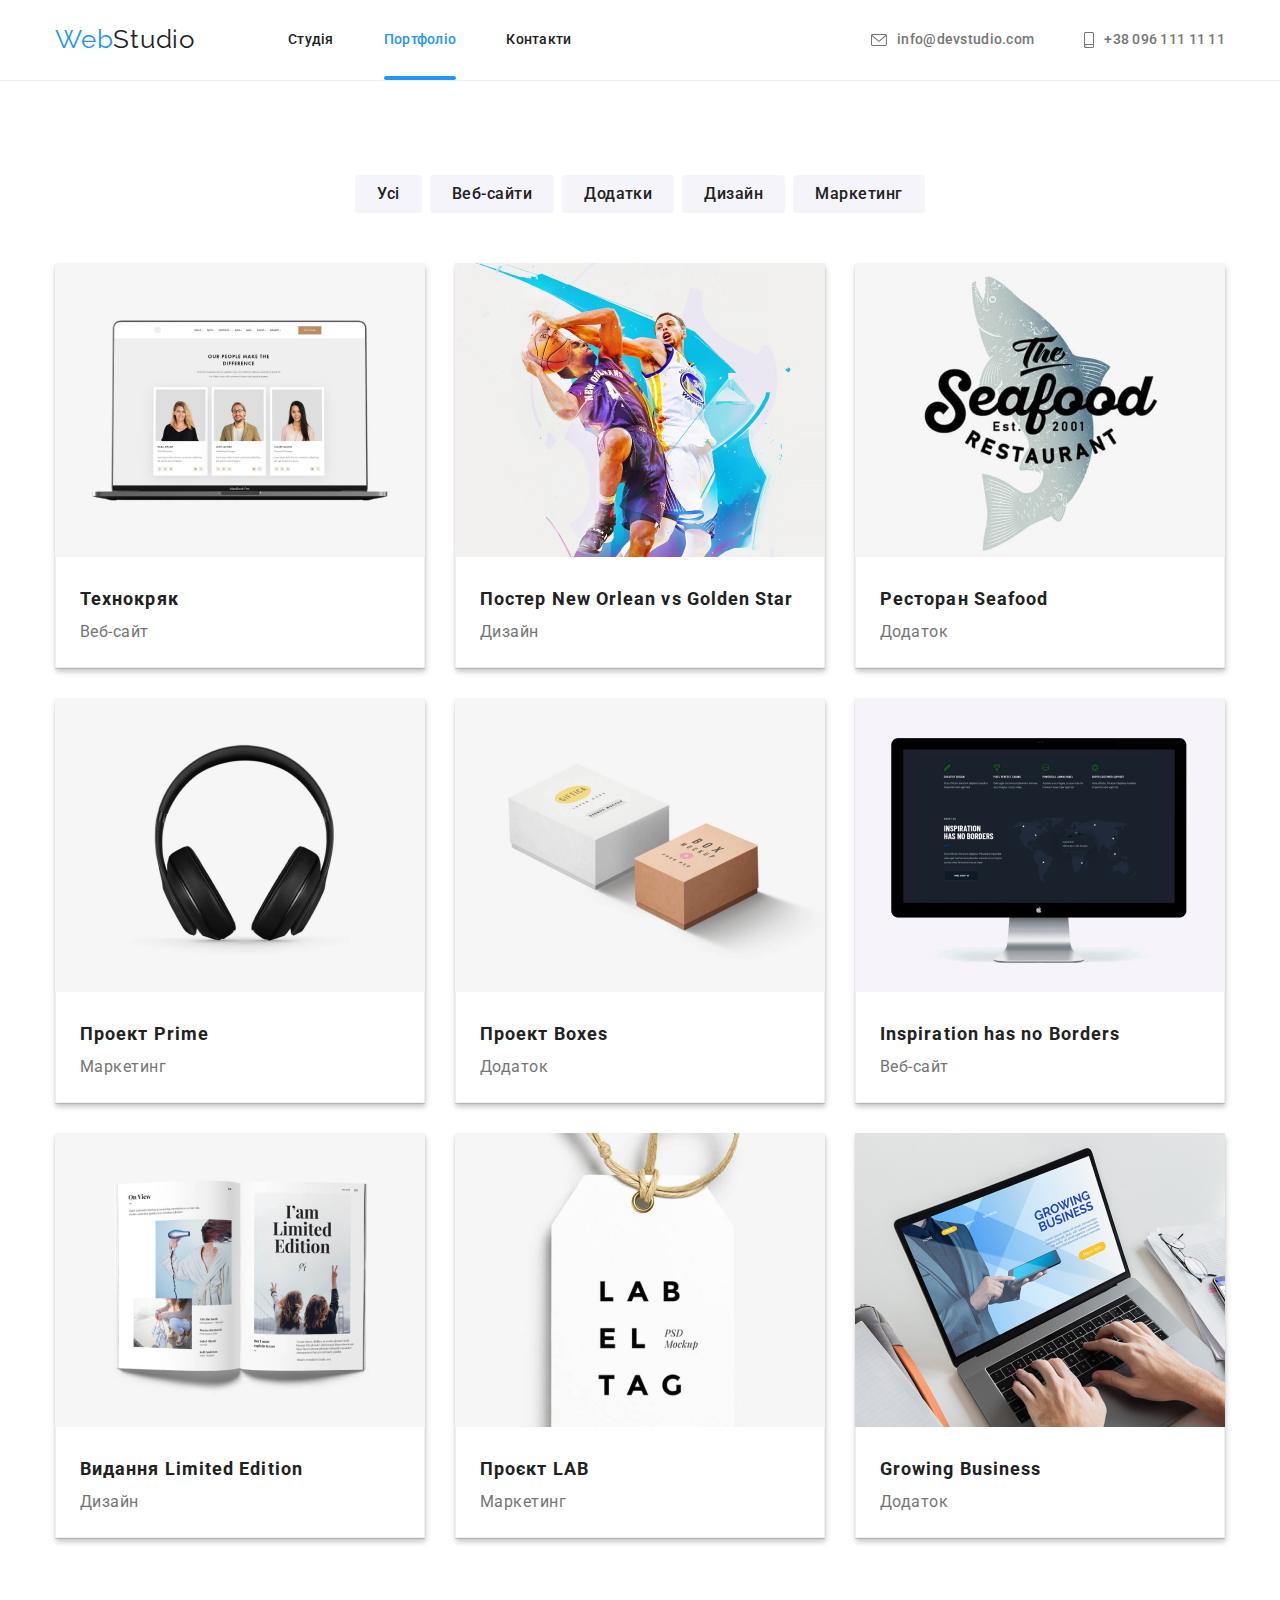
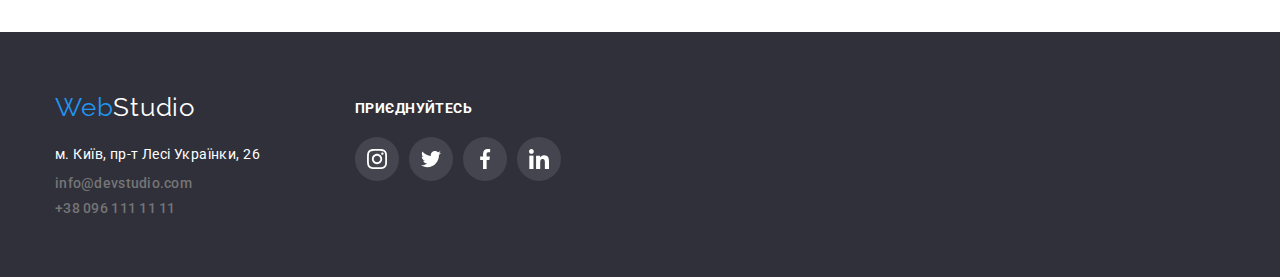
==== portfolio.html @ e616bdcb "create" ====
<!DOCTYPE html>
<html lang="uk">
<head>
    <meta charset="UTF-8">
    <meta http-equiv="X-UA-Compatible" content="IE=edge">
    <meta name="viewport" content="width=device-width, initial-scale=1.0">
    <title>Студія</title>
    <link rel="preconnect" href="https://fonts.googleapis.com">
    <link rel="preconnect" href="https://fonts.gstatic.com" crossorigin>
    <link href="https://fonts.googleapis.com/css2?family=Raleway:wght@700&family=Roboto:wght@400;500;700;900&display=swap"
    rel="stylesheet">
    <link rel="stylesheet" href="https://cdnjs.cloudflare.com/ajax/libs/modern-normalize/1.1.0/modern-normalize.min.css" integrity="sha512-wpPYUAdjBVSE4KJnH1VR1HeZfpl1ub8YT/NKx4PuQ5NmX2tKuGu6U/JRp5y+Y8XG2tV+wKQpNHVUX03MfMFn9Q==" crossorigin="anonymous" referrerpolicy="no-referrer" />
    <link rel="stylesheet" href="./css/styles.css">
</head>

<body class="page">
    <header class="page-header">
        <div class="container">
            <div class="header-flex">
                <!-- WebStudio Logo —- include "img" (in case of logo) or text (in case of formatted text) into "a"
                    because normally users use it to return to a home page-->
                    <!-- tag nav is also for "logo" -->
                <nav>
                    <!-- Navigation -->
                    <a href="./index.html" class="logo">
                        <span class="logo-1-3">Web</span><span class="logo-2-3">Studio</span>
                    </a>
                    <ul class="list page-nav">
                        <li>
                            <a href="./index.html">
                                Студія
                            </a>
                        </li>
                        <li>
                            <a href="./portfolio.html" class="current">
                                Портфоліо
                            </a>
                        </li>
                        <li>
                            <a href="">
                                Контакти
                            </a>
                        </li>
                    </ul>
                </nav>
                <!-- Contacts List -->
                <ul class="list contact-nav contact-flex">
                    <li>
                        <a href="mailto:info@devstudio.com">
                            <svg class="icon-envelope">
                                <use href="./images/icons.svg#icon-envelope">
                                </use>
                            </svg>
                            info@devstudio.com
                        </a>
                    </li>
                    <li>
                        <a href="tel:+380961111111">
                            <svg class="icon-smartphone">
                                <use href="./images/icons.svg#icon-smartphone">
                                </use>
                            </svg>
                            +38 096 111 11 11
                        </a>
                    </li>
                </ul>
            </div>
        </div>

    </header>
    <!-- Unique Page Content -->
    <main>
    <!-- Фільтр робіт і роботи -->
    <section class="section">
        <div class="container">
            <h1 class="hide-heading">Роботи</h1>
            <ul class="list filter-list">
                <li><button type="button" class="button">Усі</button></li>
                <li><button type="button" class="button">Веб-сайти</button></li>
                <li><button type="button" class="button">Додатки</button></li>
                <li><button type="button" class="button">Дизайн</button></li>
                <li><button type="button" class="button">Маркетинг</button></li>
            </ul>
        
            <!-- Роботи -->
            <ul class="list works-list">
                <li class="work">
                    <a href="" >
                        <div class="work-thumb">
                            <img src="./images/technokryak.jpg" alt="макет веб-сайту" width="370">
                            <p class="work-dscr">
                                Ресурс пропонує комплексні пропозиції з різним рівнем функціоналу та сервісів. Все це дозволить відвідувачу отримати вичерпні відомості про компанію чи приватну особу.
                            </p>
                        </div>
                        <div class="card-border">
                            <h2>
                                Технокряк
                            </h2>
                            <p class="work-type">
                                Веб-сайт
                            </p>
                        </div>
                    </a>
                </li>
                <li class="work">
                    <a href="" >
                        <div class="work-thumb">
                            <img src="./images/neworlean.jpg" alt="постер" width="370">
                            <p class="work-dscr">
                                Ресурс пропонує комплексні пропозиції з різним рівнем функціоналу та сервісів. Все це дозволить відвідувачу отримати вичерпні відомості про компанію чи приватну особу.
                            </p>
                        </div>
                        <div class="card-border">
                            <h2>
                                Постер New Orlean vs Golden Star
                            </h2>
                            <p class="work-type">
                                Дизайн
                            </p>
                        </div>
                    </a>
                </li>
                <li class="work">
                    <a href="" >
                        <div class="work-thumb">
                            <img src="./images/seafood.jpg" alt="лого додатку seafood" width="370">
                            <p class="work-dscr">
                                Ресурс пропонує комплексні пропозиції з різним рівнем функціоналу та сервісів. Все це дозволить відвідувачу отримати вичерпні відомості про компанію чи приватну особу.
                            </p>
                        </div>
                        <div class="card-border">
                            <h2>
                                Ресторан Seafood
                            </h2>
                            <p class="work-type">
                                Додаток
                            </p>
                        </div>
                    </a>
                </li>
                <li class="work">
                    <a href="" >
                        <div class="work-thumb">
                            <img src="./images/prime.jpg" alt="логотип prime" width="370">
                            <p class="work-dscr">
                                Ресурс пропонує комплексні пропозиції з різним рівнем функціоналу та сервісів. Все це дозволить відвідувачу отримати вичерпні відомості про компанію чи приватну особу.
                            </p>
                        </div>
                        <div class="card-border">
                            <h2>
                                Проект Prime
                            </h2>
                            <p class="work-type">
                                Маркетинг
                            </p>
                        </div>
                    </a>
                </li>
                <li class="work">
                    <a href="" >
                        <div class="work-thumb">
                            <img src="./images/boxes.jpg" alt="логотип boxes" width="370">
                            <p class="work-dscr">
                                Ресурс пропонує комплексні пропозиції з різним рівнем функціоналу та сервісів. Все це дозволить відвідувачу отримати вичерпні відомості про компанію чи приватну особу.
                            </p>
                        </div>
                        <div class="card-border">
                            <h2>
                                Проект Boxes
                            </h2>
                            <p class="work-type">
                                Додаток
                            </p>
                        </div>
                    </a>
                </li>
                <li class="work">
                    <a href="" >
                        <div class="work-thumb">
                            <img src="./images/inspiration.jpg" alt="макет веб-сайту" width="370">
                            <p class="work-dscr">
                                Ресурс пропонує комплексні пропозиції з різним рівнем функціоналу та сервісів. Все це дозволить відвідувачу отримати вичерпні відомості про компанію чи приватну особу.
                            </p>
                        </div>
                        <div class="card-border">
                            <h2>
                                Inspiration has no Borders
                            </h2>
                            <p class="work-type">
                                Веб-сайт
                            </p>
                        </div>
                    </a>
                </li>
                <li class="work">
                    <a href="" >
                        <div class="work-thumb">
                            <img src="./images/limited.jpg" alt="макет видання" width="370">
                            <p class="work-dscr">
                                Ресурс пропонує комплексні пропозиції з різним рівнем функціоналу та сервісів. Все це дозволить відвідувачу отримати вичерпні відомості про компанію чи приватну особу.
                            </p>
                        </div>
                        <div class="card-border">
                            <h2>
                                Видання Limited Edition
                            </h2>
                            <p class="work-type">
                                Дизайн
                            </p>
                        </div>
                    </a>
                </li>
                <li class="work">
                    <a href="" >
                        <div class="work-thumb">
                            <img src="./images/projectlab.jpg" alt="логотип проект LAB" width="370">
                            <p class="work-dscr">
                                Ресурс пропонує комплексні пропозиції з різним рівнем функціоналу та сервісів. Все це дозволить відвідувачу отримати вичерпні відомості про компанію чи приватну особу.
                            </p>
                        </div>
                        <div class="card-border">
                            <h2>
                                Проєкт LAB
                            </h2>
                            <p class="work-type">
                                Маркетинг
                            </p>
                        </div>
                    </a>
                </li>
                <li class="work">
                    <a href="" >
                        <div class="work-thumb">
                            <img src="./images/business.jpg" alt="макет Growing Business" width="370">
                            <p class="work-dscr">
                                Ресурс пропонує комплексні пропозиції з різним рівнем функціоналу та сервісів. Все це дозволить відвідувачу отримати вичерпні відомості про компанію чи приватну особу.
                            </p>
                        </div>
                        <div class="card-border">
                            <h2>
                                Growing Business
                            </h2>
                            <p class="work-type">
                                Додаток
                            </p>
                        </div>
                    </a>
                </li>
            </ul>
        </div>
    </section>
    </main>
    <footer class="page-footer">
        <div class="container footer-padding">
            <div class="footer-contacts">
                <a href="./index.html" class="footer-logo">
                    <span class="logo-1-3">Web</span><span class="logo-3-3">Studio</span>
                </a>
                <address class="address">
                    <p class="entry">м. Київ, пр-т Лесі Українки, 26</p>
                    <ul class="list contact-nav">
                        <li><a href="mailto:info@devstudio.com" class="contact">info@devstudio.com</a></li>
                        <li><a href="tel:+380961111111" class="contact">+38 096 111 11 11</a></li>
                    </ul>
                </address>
            </div>
            <div class="footer-social">
                <h3 class="social-header">Приєднуйтесь</h3>
                <ul class="list socials">
                    <li>
                        <a class="social-bg" href="" aria-label="instagram">
                            <svg width="20px" height="20px">
                                <use href="./images/icons.svg#icon-instagram"></use>
                            </svg>
                        </a>
                    </li>
                    <li>
                        <a class="social-bg" href="" aria-label="twitter">
                            <svg width="20px" height="20px">
                                <use href="./images/icons.svg#icon-twitter"></use>
                            </svg>
                        </a>
                    </li>
                    <li>
                        <a class="social-bg" href="" aria-label="facebook">
                            <svg width="20px" height="20px">
                                <use href="./images/icons.svg#icon-facebook"></use>
                            </svg>
                        </a>
                    </li>
                    <li>
                        <a class="social-bg" href="" aria-label="linkedin">
                            <svg width="20px" height="20px">
                                <use href="./images/icons.svg#icon-linkedin"></use>
                            </svg>
                        </a>
                    </li>
                </ul>
            </div>
        </div>
    </footer>
</body>
</html>
---- css/styles.css ----
/* main text color: #212121 */
/* secondary text color: #757575 */
/* white text color: #FFFFFF */
/* white page bg color: #FFFFFF */
/* secondary page bg color: #F5F4FA */
/* accent color: #2196F3 */
/* dark hero bg and footer bg color: #2F303A */
/* off white color: #F5F4FA */

/* page main color custom css variables */
:root {
    --main-text-color: #212121;
    --secondary-text-color: #757575;
    --accent-color: #2196F3;
    --off-white-color: #F5F4FA;
    --white-text-color: #FFFFFF;
    --dark-background-color: #2F303A;
    --hero-bg-color: #C4C4C4;
    --cubic-bezier: cubic-bezier(0.4, 0, 0.2, 1);
}

p,
h1,
h2,
h3,
h4,
h5,
h6 {
    margin: 0;
}
/*--------------------COMMON PAGE STYLE--------------------*/
.page {
    margin: 0;
    background-color: #FFFFFF;
    color: var(--secondary-text-color);
    font-family: 'Roboto', sans-serif;
}

html {
    box-sizing: border-box;
}

*,
*::before,
*::after {
    box-sizing: inherit;
}

.container {
    width: 1200px;
    padding-left: 15px;
    padding-right: 15px;
    margin-left: auto;
    margin-right: auto;
}

.page-header {
    border-bottom: 1px solid #ececec;
}

.page-header.after {
    border-bottom: 0px;
}

.header-flex {
    display: flex;
    align-items: center;
    height: 80px;
}

nav {
    display: flex;
    margin-right: auto;
    align-items: center;
}

nav a {
    display: block;
}

/*--------------------LOGO STYLE--------------------*/
.logo-1-3 {
    color: var(--accent-color);
}

.logo-2-3 {
    color: var(--main-text-color);
}

.logo-3-3 {
    color: var(--white-text-color);
}

.logo {
    display: block;

    margin-right: 93px;
}

.logo,
.logo-1-3,
.logo-2-3,
.logo-3-3 {
    text-decoration: none;
    font-family: 'Raleway', sans-serif;
    font-size: 26px;
    line-height: 1.2;
    letter-spacing: 0.03em;
}

/*--------------------REMOVE DOTS FROM LIST AND SETTINGS RESET--------------------*/
.list {
    list-style: none;
    margin-top: 0;
    margin-bottom: 0;
    padding-left: 0;
}

/*--------------------PROS SECTION--------------------*/

.section.pros {
    padding-bottom: 0;
}

.pros-list {
    display: flex;
}

.pros-list h3,
.pros-list p {
    display: block;
    width: 270px;
}

.pros-list li:not(:last-child) {
    margin-right: 30px;
}

.icon-pros {
    display: flex;
    align-items: center;
    justify-content: center;

    width: 270px;
    height: 120px;
    margin-bottom: 30px;

    border-radius: 4px;
    background-color: var(--off-white-color);
}

.icon-pros svg {
    width: 70px;
    height: 70px;
}

/*--------------------WHAT WE DO SECTION--------------------*/

.activity-list {
    display: flex;
    justify-content: space-between;
}

.activity-list img {
    display: block;
    max-width: 100%;
    height: auto;
}

.activity-list li {
    position: relative;
}

.activity {
    display: flex;
    align-items: center;
    justify-content: center;
    position: absolute;
    bottom: 0;
    left: 0;
    height: 70px;
    width: 100%;

    background: rgba(47, 48, 58, 0.8);
}

.activity p {
    font-weight: 700;
    font-size: 14px;
    text-align: center;
    letter-spacing: 0.03em;
    text-transform: uppercase;

    color: var(--white-text-color);
}

/*--------------------OUR TEAM--------------------*/

.team-list {
    display: flex;
    justify-content: space-between;
}

.team-list .card {
    box-shadow: 0px 1px 3px rgba(0, 0, 0, 0.12), 0px 1px 1px rgba(0, 0, 0, 0.14), 0px 2px 1px rgba(0, 0, 0, 0.2);
    border-radius: 0px 0px 4px 4px;
}

.card img {
    display: block;
    max-width: 100%;
    height: auto;
}

.card-label {
    padding-top: 30px;
    padding-bottom: 30px;

    background: var(--white-text-color);
}

.card-label h3 {
    display: block;
    margin-bottom: 10px;
    text-align: center;
}

.card-label p {
    text-align: center;
}

.employee-socials {
    display: flex;
    justify-content: space-between;
    margin-left: 32px;
    margin-right: 32px;
    margin-top: 16px;
}

.employee-social-bg {

    display: flex;
    align-items: center;
    justify-content: center;

    border-radius: 50%;
    background-color: inherit;
    color: #afb1b8;

    height: 44px;
    width: 44px;

    transition: background-color 250ms var(--cubic-bezier),
                color 250ms var(--cubic-bezier);

}

.icon {
    --color3: currentColor;
}

.employee-social-bg:hover,
.employee-social-bg:focus {
    background-color: var(--accent-color);
    color: var(--white-text-color)
}


/*--------------------PORTFOLIO FILTER--------------------*/

.filter-list {
    display: flex;
    justify-content: center;
    margin-bottom: 50px;
}

.filter-list li:not(:last-child) {
    margin-right: 8px;
}

/*--------------------PORTFOLIO--------------------*/

.works-list {
    display: flex;
    flex-wrap: wrap;
}

.works-list .work {
    margin-right: 30px;
    margin-bottom: 30px;
    
    background: #FFFFFF;
    box-shadow: 0px 1px 1px rgba(0, 0, 0, 0.12), 0px 4px 4px rgba(0, 0, 0, 0.06), 1px 4px 6px rgba(0, 0, 0, 0.16);
}

.works-list img {
    margin-bottom: -4px;
}

.card-border {
    padding-top: 24px;
    padding-left: 24px;
    padding-right: 24px;
    padding-bottom: 20px;
    border-left: 1px solid #EEEEEE;
    border-right: 1px solid #EEEEEE;
    border-bottom: 1px solid #EEEEEE;
}

.work a {
    text-decoration: none;
}

.work h2 {
    color: var(--main-text-color);
    font-weight: 700;
    font-size: 18px;
    line-height: 2;
    letter-spacing: 0.06em;
}

.work .work-type {
    color: var(--secondary-text-color);
    font-weight: 400;
    font-size: 16px;
    line-height: 1.88;
    letter-spacing: 0.03em;
}

.works-list .work:nth-child(3n) {
    margin-right: 0;
}

.works-list .work:nth-last-child(-n + 3) {
    margin-bottom: 0px;
}

.work-thumb {
    position: relative;
    overflow: hidden;
}

.work-dscr {

    position: absolute;
    top: 0;
    left: 0;
    height: 100%;
    width: 100%;

    padding: 63px 24px;

    background: rgba(33, 150, 243, 0.9);
    color: #FFFFFF;

    font-weight: 400;
    font-size: 18px;
    line-height: 1.56;
    letter-spacing: 0.03em;

    transform: translateY(100%);
    transition: transform 250ms var(--cubic-bezier);

}

.work:hover .work-dscr,
.work:focus .work-dscr {
    transform: translateY(0);
}

/*--------------------HIDE LOGICAL HEADER--------------------*/

.hide-heading {
    display: none;
}

/*--------------------PAGE NAV--------------------*/
.page-nav {
    display: flex;
}

.page-nav li:not(:last-child) {
    margin-right: 50px;
}
                        /* sequence for styles description: geometry -> colors&fonts -> animation & etc. */
.page-nav a {
    /* link is an inline element, so padding doesn't work.
    to make it work make display: block (for block element)
    or display: inline-block for inline-block element */
    display: block;
    padding-top: 32px;
    padding-bottom: 32px;

    color: var(--main-text-color);
    text-decoration: none;
    font-weight: 500;
    font-size: 14px;
    line-height: 1.14;
    letter-spacing: 0.02em;

    transition: color 250ms var(--cubic-bezier);
}

.contact-flex {
    display: flex;
    align-items: center;
}

.contact-flex li:not(:last-child) {
    margin-right: 50px;
}

.contact-flex a {
    display: block;
    padding-top: 32px;
    padding-bottom: 32px;
}

.contact-nav a {
    display: flex;
    align-items: center;
    color: var(--secondary-text-color);
    text-decoration: none;
    font-weight: 500;
    font-size: 14px;
    line-height: 1.14;
    letter-spacing: 0.02em;

    transition: color 250ms var(--cubic-bezier);
}

.contact-nav li {
    margin: 0;
}

.page-nav a:hover,
.contact-nav a:hover,
.page-nav a:focus,
.contact-nav a:focus {
    color: var(--accent-color);
}

.page-nav a.current {
    position: relative;
    color: var(--accent-color);
}

.current::after {
    content: '';
    position: absolute;
    bottom: 0;
    left: 0;
    
    height: 4px;
    width: 100%;

    background: #2196F3;
    border-radius: 2px;
}

.icon-envelope {
    display: block;
    margin-right: 10px;

    width: 16px;
    height: 12px;
    --color4: currentColor;
}

.icon-smartphone {
    display: block;
    margin-right: 10px;
    
    width: 10px;
    height: 16px;
    --color4: currentColor;
}

/*--------------------HERO--------------------*/

.hero {
    /* put text-align: center; into parent and all descendants will inherit centrical alignment */
    
    padding-top: 200px;
    padding-bottom: 200px;
    max-width: 1600px;
    margin-left: auto;
    margin-right: auto;

    text-align: center;

    background-color: var(--hero-bg-color);

    background-image: linear-gradient(
        to right,
        rgba(47, 48, 58, 0.4),
        rgba(47, 48, 58, 0.4)
        ),
        url(../images/hero-bg.jpg);

    background-repeat: no-repeat;
    background-position: center;
    background-size: cover;
}

.container-fluid {
    
}

.hero .hero-title {

    width: 696px;
    margin-left: auto;
    margin-right: auto;
    margin-bottom: 30px;

    font-weight: 900;
    font-size: 44px;
    line-height: 1.36;
    letter-spacing: 0.06em;
    text-transform: uppercase;

    color: var(--white-text-color);
}

.hero-button {
    color: var(--white-text-color);
    font-weight: 700;
    line-height: 1.88;
    letter-spacing: 0.06em;
    
    background-color: var(--accent-color);

    min-width: 216px;
    min-height: 50px;

    box-shadow: 0px 4px 4px rgba(0, 0, 0, 0.15);
    border-radius: 4px;
    border: 0;
}

.hero-button:hover {
    cursor: pointer;
}

/* section title formatting */

.section {
    padding-top: 94px;
    padding-bottom: 94px;
}

.section.team {
    background-color: var(--off-white-color);
}

.section-title {
    margin-top:0;
    margin-bottom: 10px;

    color: var(--main-text-color);
    font-weight: 700;
    font-size: 14px;
    line-height: 1.14;
    letter-spacing: 0.03em;
    text-transform: uppercase;
}

.section-text {
    font-weight: 400;
    font-size: 14px;
    line-height: 1.71;
    letter-spacing: 0.03em;
}

.section-title.bigfont {
    padding-top: 0;
    margin-bottom: 50px;

    font-size: 36px;
    line-height: 1.17;
    text-align: center;
    text-transform: unset;
}

/* our team */

.team-member {
    color: var(--main-text-color);
    font-weight: 500;
    font-size: 16px;
    line-height: 1.19;
    letter-spacing: 0.03em;
}

.work-position {
    font-weight: 400;
    font-size: 16px;
    line-height: 1.19;
    letter-spacing: 0.03em;
}

/* buttons */

.button {
    background: #F5F4FA;
    border-radius: 4px;
    border: 0px;
    padding: 6px 22px;

    color: var(--main-text-color);
    background-color: var(--off-white-color);

    font-family: inherit;
    font-weight: 500;
    font-size: 16px;
    line-height: 1.62;
    letter-spacing: 0.03em;

    cursor: pointer;
    
    transition: color 250ms var(--cubic-bezier),
                background-color 250ms var(--cubic-bezier),
                box-shadow 250ms var(--cubic-bezier);
}
.button:hover,
.button:focus {
    color: var(--white-text-color);
    background-color: var(--accent-color);

    box-shadow: 0px 3px 1px rgba(0, 0, 0, 0.1),
                0px 1px 2px rgba(0, 0, 0, 0.08),
                0px 2px 2px rgba(0, 0, 0, 0.12);
}

/* our customers list */

.customers {
    display: flex;
    justify-content: space-between;
}

.customers a {
    color: #AFB1B8;
    transition: color 250ms var(--cubic-bezier);
}

.customers a:hover,
.customers a:focus {
    color: var(--accent-color)
}

.card-customer {
    display: flex;
    align-items: center;
    justify-content: center;

    width: 170px;
    height: 92px;

    border: 1px solid #AFB1B8;
    border-radius: 4px;
    background-color: var(--white-text-color);
    
    transition: border-color 250ms var(--cubic-bezier);
}

.card-customer:hover,
.card-customer:focus {
    border-color: var(--accent-color);
}

.card-customer svg {
    --color3: currentColor;
}

/* footer */
.page-footer {
    background-color: var(--dark-background-color);
}

.footer-padding {

    display: flex;
    padding-top: 60px;
    padding-bottom: 60px;
}

.footer-logo {
    display: block;
    text-decoration: none;
    margin-bottom: 20px;
    width: 145px;
}

.address p {
    display: block;
    margin-bottom: 9px;
}

.address li:not(:last-child) {
    display: block;
    margin-bottom: 9px;
}


.entry {
    color: var(--white-text-color);
    font-style: normal;
    font-weight: 400;
    font-size: 14px;
    line-height: 1.71;
    letter-spacing: 0.03em;
}

.contact {
    color: rgba(255, 255, 255, 0.6);
    font-style: normal;
    text-decoration: none;
    font-weight: 400;
    font-size: 14px;
    line-height: 1.71;
    letter-spacing: 0.03em;
}

.social-header {
    margin-bottom: 20px;

    font-weight: 700;
    font-size: 14px;
    line-height: 1.14;
    letter-spacing: 0.03em;
    text-transform: uppercase;

    color: var(--white-text-color);
}

.socials {
    display: flex;
    justify-content: space-between;

    width: 206px;
}

.social-bg {

    border-radius: 50%;
    background-color: rgba(255, 255, 255, 0.1);
    color: var(--white-text-color);

    display: flex;
    align-items: center;
    justify-content: center;

    height: 44px;
    width: 44px;
    
    transition: background-color 250ms var(--cubic-bezier);
}

.social-bg:hover,
.social-bg:focus {
    background-color: var(--accent-color);
}

.footer-contacts {
    margin-right: 95px;
}

.footer-social {
    margin-right: auto;
    padding-top: 9px;
}

/* modal */

.backdrop {
    position: fixed;
    top: 0;
    left: 0;
    width: 100%;
    height: 100%;

    background-color: rgba(0, 0, 0, 0.2);

    opacity: 1;
    transition: opacity 250ms var(--cubic-bezier);
}

.backdrop.is-hidden {

    visibility: 0;
    opacity: 0;
    pointer-events: none;

}

.modal {
    position: absolute;
    height: 581px;
    width: 528px;
    top: 50%;
    left: 50%;

    box-shadow: 0px 1px 3px rgba(0, 0, 0, 0.12),
                0px 1px 1px rgba(0, 0, 0, 0.14),
                0px 2px 1px rgba(0, 0, 0, 0.2);
    border-radius: 4px;

    background-color: var(--white-text-color);

    animation: animate-scale 3000ms;
    
    transform: translate(-50%, -50%) scale(1);
    transition: transform 250ms var(--cubic-bezier);
}

.backdrop.is-hidden .modal {

    transform: translate(-50%, -50%) scale(0.7);
}

.modal button {
    display: flex;
    align-items: center;
    justify-content: center;

    position: absolute;
    top: 8px;
    right: 8px;

    padding: 0;
    height: 30px;
    width: 30px;

    cursor: pointer;

    border-radius: 50%;
    background-color: rgba(255, 255, 255, 0.1);
    border: 1px solid rgba(0, 0, 0, 0.1);
}
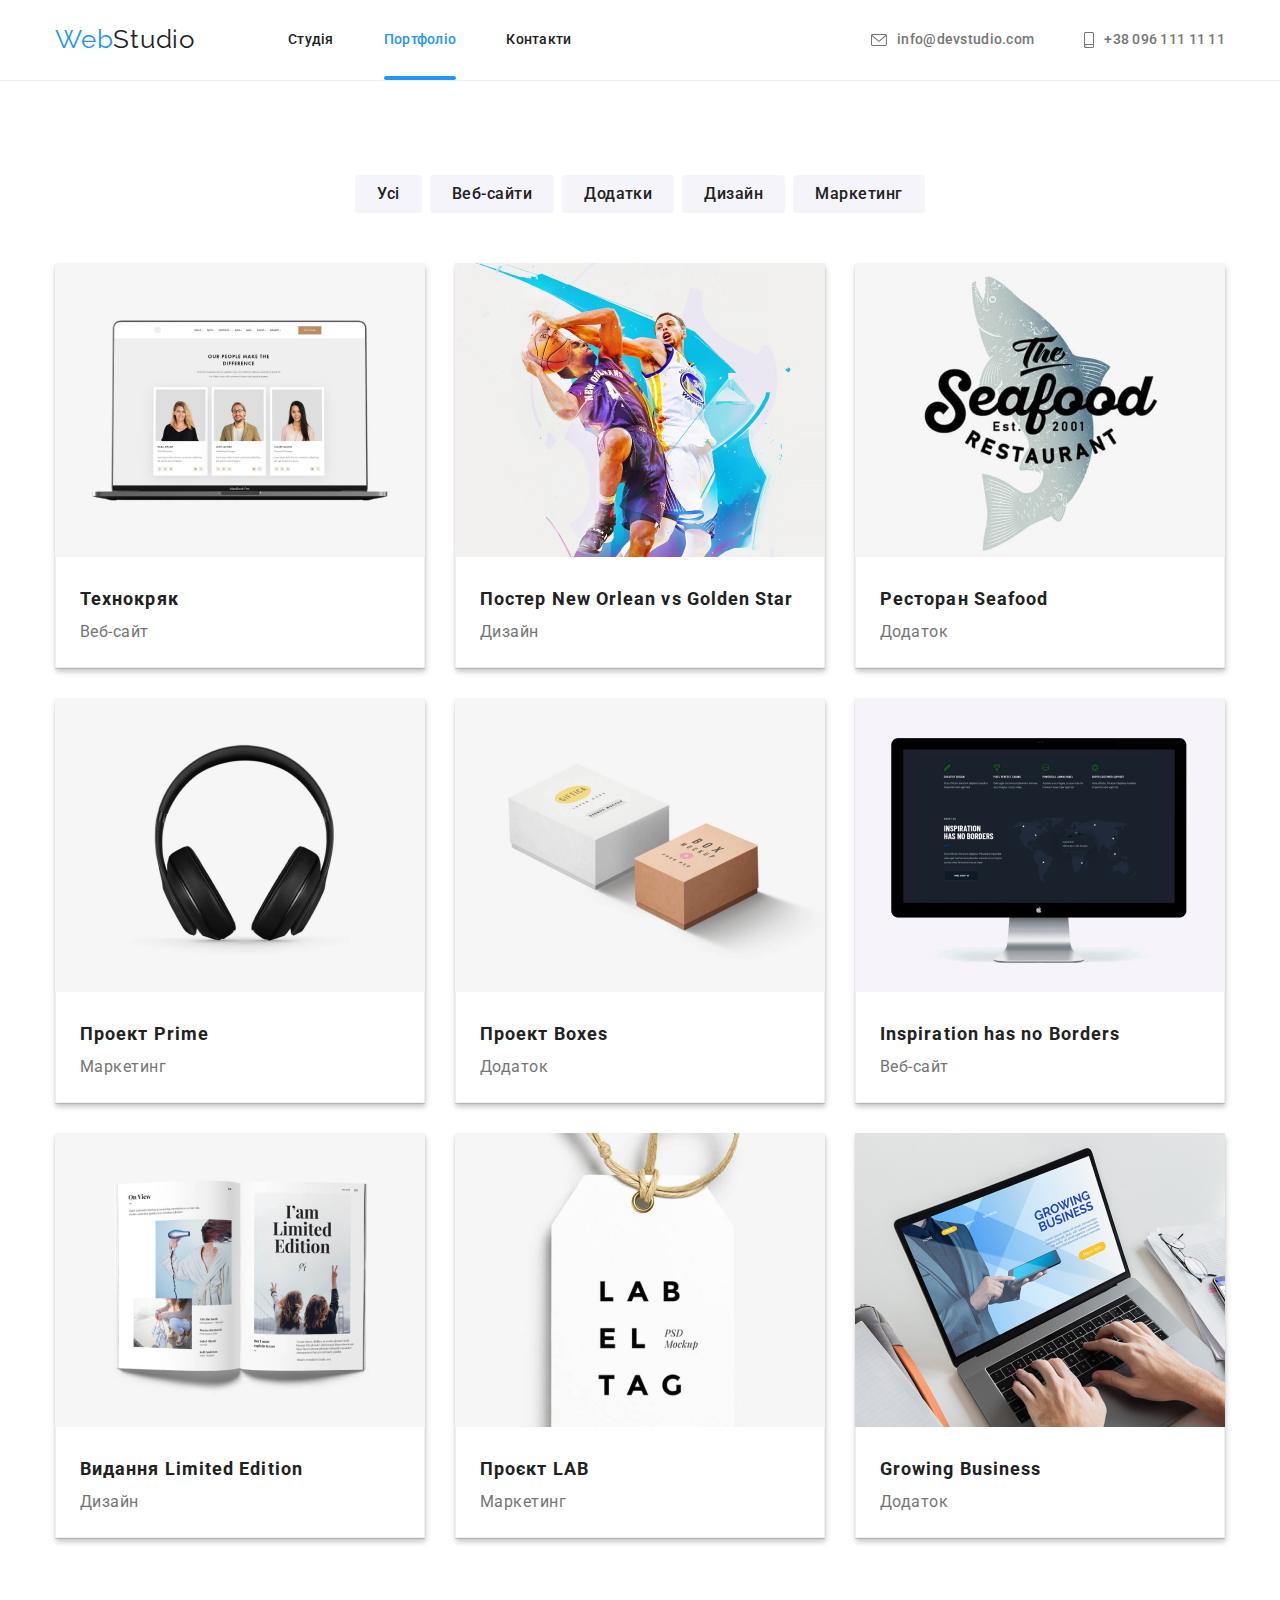
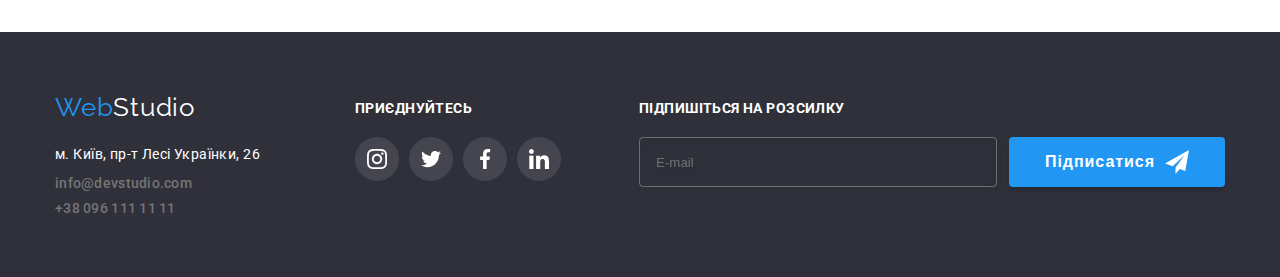
==== commit 18e03387: "update index.html, portfolio.html, styles.css" ====
--- a/portfolio.html
+++ b/portfolio.html
@@ -297,6 +297,22 @@
                     </li>
                 </ul>
             </div>
+            <div class="footer-subscribe">
+                <form name="subscription-form" autocomplete="on" novalidate>
+                    <label for="" class="subscribe-header">
+                        Підпишіться на розсилку
+                        <div class="input-btn-row">
+                            <input class="input-size" type="email" name="email" placeholder="E-mail">
+                            <button type="submit" class="hero-button subscribe-button">
+                                <span class="subscr-btn-caption">Підписатися</span>
+                                <svg width="24px" height="24px">
+                                    <use href="./images/icons.svg#icon-send"></use>
+                                </svg>
+                            </button>
+                        </div>
+                    </label>
+                </form>
+            </div>
         </div>
     </footer>
 </body>
--- a/css/styles.css
+++ b/css/styles.css
@@ -674,7 +674,7 @@
     --color3: currentColor;
 }
 
-/* footer */
+/*--------------------FOOTER--------------------*/
 .page-footer {
     background-color: var(--dark-background-color);
 }
@@ -772,7 +772,60 @@
     padding-top: 9px;
 }
 
-/* modal */
+label {
+    display: flex;
+    flex-direction: column;
+
+    padding-top: 9px;
+}
+
+.subscribe-header {
+    font-weight: 700;
+    font-size: 14px;
+    line-height: 1.14;
+    letter-spacing: 0.03em;
+    text-transform: uppercase;
+
+    color: var(--white-text-color);
+}
+
+.input-btn-row {
+    display: flex;
+    margin-top: 20px;
+}
+
+.input-size {
+    width: 358px;
+    margin-right: 12px;
+
+    border: 1px solid rgba(255, 255, 255, 0.3);
+    filter: drop-shadow(0px 4px 4px rgba(0, 0, 0, 0.15));
+    border-radius: 4px;
+
+    background-color: transparent;
+
+    color: rgba(255, 255, 255, 0.6);
+    padding-left: 16px;
+}
+
+::placeholder {
+    color: rgba(255, 255, 255, 0.3);
+  }
+
+  .subscribe-button {
+
+    display: flex;
+    align-items: center;
+    justify-content: center;
+
+    font-size: 16px;
+  }
+
+  .subscr-btn-caption {
+    margin-right: 10px;
+  }
+
+/*--------------------MODAL--------------------*/
 
 .backdrop {
     position: fixed;
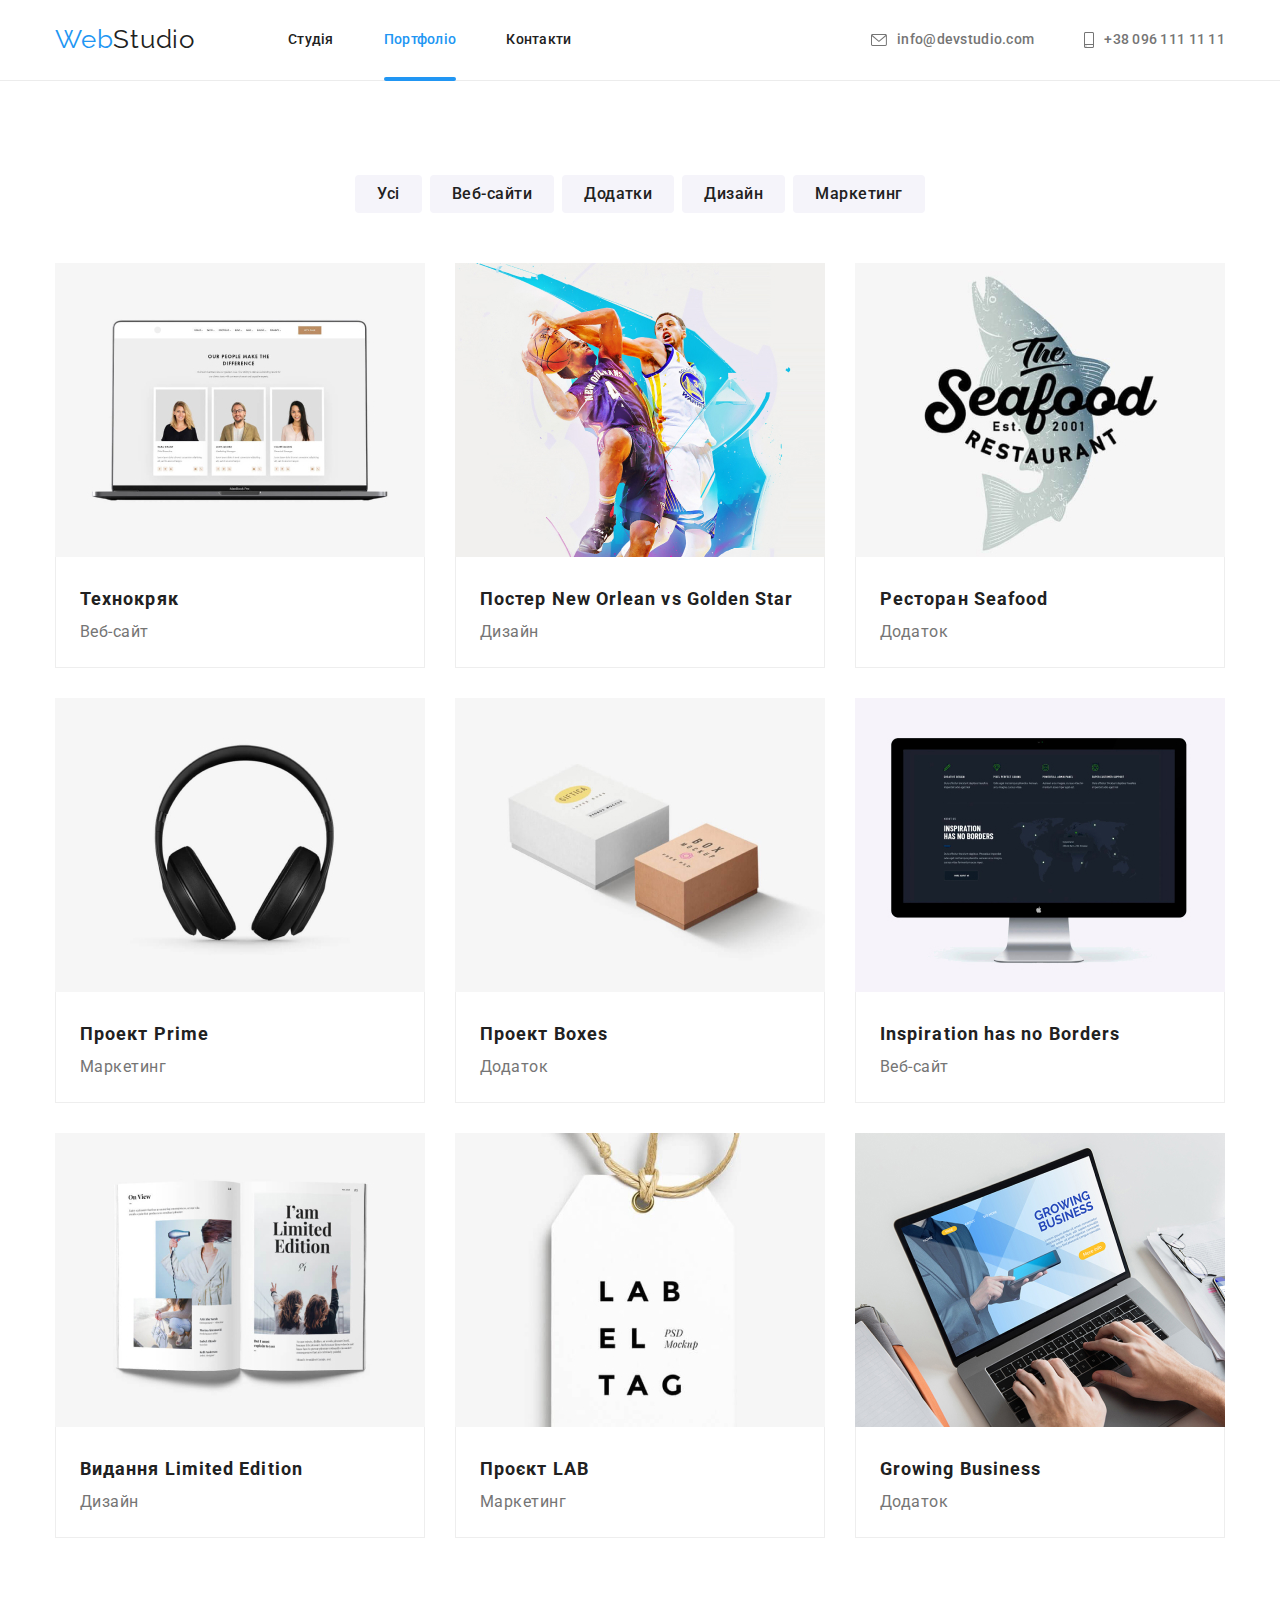
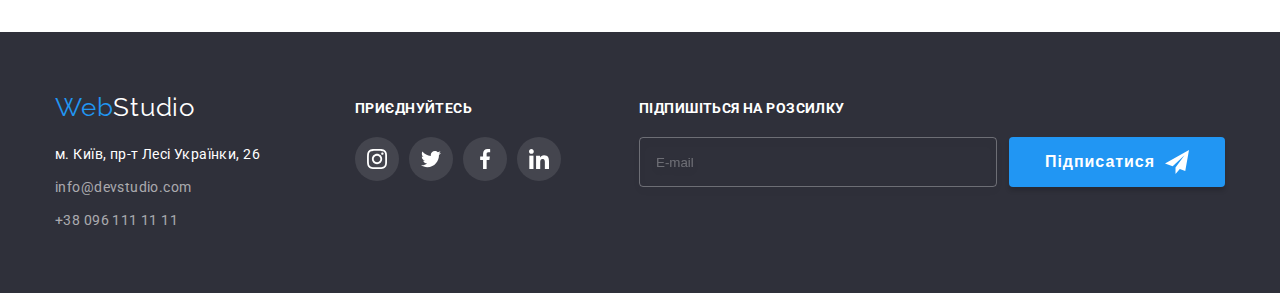
==== commit b4226a31: "update styles.css, portfolio.html, index.html" ====
--- a/portfolio.html
+++ b/portfolio.html
@@ -259,8 +259,8 @@
                 <address class="address">
                     <p class="entry">м. Київ, пр-т Лесі Українки, 26</p>
                     <ul class="list contact-nav">
-                        <li><a href="mailto:info@devstudio.com" class="contact">info@devstudio.com</a></li>
-                        <li><a href="tel:+380961111111" class="contact">+38 096 111 11 11</a></li>
+                        <li><a class="footer-contact" href="mailto:info@devstudio.com">info@devstudio.com</a></li>
+                        <li><a class="footer-contact" href="tel:+380961111111">+38 096 111 11 11</a></li>
                     </ul>
                 </address>
             </div>
--- a/css/styles.css
+++ b/css/styles.css
@@ -58,10 +58,6 @@
     border-bottom: 1px solid #ececec;
 }
 
-.page-header.after {
-    border-bottom: 0px;
-}
-
 .header-flex {
     display: flex;
     align-items: center;
@@ -250,13 +246,13 @@
     height: 44px;
     width: 44px;
 
-    transition: background-color 250ms var(--cubic-bezier),
-                color 250ms var(--cubic-bezier);
+    transition: background-color 250ms var(--cubic-bezier);
 
 }
 
 .icon {
     --color3: currentColor;
+    transition: --color3 250ms var(--cubic-bezier);
 }
 
 .employee-social-bg:hover,
@@ -290,7 +286,8 @@
     margin-bottom: 30px;
     
     background: #FFFFFF;
-    box-shadow: 0px 1px 1px rgba(0, 0, 0, 0.12), 0px 4px 4px rgba(0, 0, 0, 0.06), 1px 4px 6px rgba(0, 0, 0, 0.16);
+    transform: box-shadow 250ms var(--cubic-bezier);
+    
 }
 
 .works-list img {
@@ -363,6 +360,11 @@
 
 }
 
+.work:hover,
+.work:focus {
+    box-shadow: 0px 1px 1px rgba(0, 0, 0, 0.12), 0px 4px 4px rgba(0, 0, 0, 0.06), 1px 4px 6px rgba(0, 0, 0, 0.16);
+}
+
 .work:hover .work-dscr,
 .work:focus .work-dscr {
     transform: translateY(0);
@@ -448,7 +450,7 @@
 .current::after {
     content: '';
     position: absolute;
-    bottom: 0;
+    bottom: -1px;
     left: 0;
     
     height: 4px;
@@ -465,6 +467,7 @@
     width: 16px;
     height: 12px;
     --color4: currentColor;
+    transition: --color4 250ms var(--cubic-bezier);
 }
 
 .icon-smartphone {
@@ -474,6 +477,7 @@
     width: 10px;
     height: 16px;
     --color4: currentColor;
+    transition: --color4 250ms var(--cubic-bezier);
 }
 
 /*--------------------HERO--------------------*/
@@ -672,6 +676,7 @@
 
 .card-customer svg {
     --color3: currentColor;
+    transition: --color3 250ms var(--cubic-bezier);
 }
 
 /*--------------------FOOTER--------------------*/
@@ -713,7 +718,7 @@
     letter-spacing: 0.03em;
 }
 
-.contact {
+.contact-nav .footer-contact {
     color: rgba(255, 255, 255, 0.6);
     font-style: normal;
     text-decoration: none;
@@ -772,14 +777,11 @@
     padding-top: 9px;
 }
 
-label {
+.subscribe-header {
     display: flex;
     flex-direction: column;
-
     padding-top: 9px;
-}
-
-.subscribe-header {
+
     font-weight: 700;
     font-size: 14px;
     line-height: 1.14;
@@ -873,7 +875,7 @@
     transform: translate(-50%, -50%) scale(0.7);
 }
 
-.modal button {
+.modal-close-button {
     display: flex;
     align-items: center;
     justify-content: center;
@@ -891,4 +893,112 @@
     border-radius: 50%;
     background-color: rgba(255, 255, 255, 0.1);
     border: 1px solid rgba(0, 0, 0, 0.1);
+}
+
+.modal-title {
+    margin: 40px auto 12px auto;
+
+    width: 448px;
+
+    font-weight: 700;
+    font-size: 20px;
+    line-height: 1.15;
+    text-align: center;
+    letter-spacing: 0.03em;
+
+    color: var(--main-text-color);
+}
+
+.form-group {
+
+    margin: 0 auto;
+
+    width: 448px;
+    height: 342px;
+}
+
+.form-field {
+    position: relative;
+    margin-bottom: 10px;
+}
+
+
+/* Схоже, що це костиль((( */
+.form-field.last-field {
+    margin-bottom: 0;
+}
+
+.form-label {
+    display: block;
+    margin-bottom: 4px;
+
+    font-weight: 400;
+    font-size: 12px;
+    line-height: 1.17;
+
+    letter-spacing: 0.01em;
+}
+
+.modal-input {
+
+    width: 448px;
+    height: 40px;
+
+    border: 1px solid rgba(33, 33, 33, 0.2);
+    border-radius: 4px;
+
+}
+
+.modal-form-icon {
+    position: absolute;
+    top: 50%;
+    left: 12px;
+    transform: translateY(-50%);
+}
+
+.modal-text-area {
+    width: 448px;
+    height: 120px;
+
+    border: 1px solid rgba(33, 33, 33, 0.2);
+    border-radius: 4px;
+
+    resize: none;
+}
+
+.form-checkbox {
+    display: flex;
+    justify-content: center;
+    align-items: center;
+
+    margin-left: auto;
+    margin-right: auto;
+    margin-top: 20px;
+    margin-bottom: 30px;
+
+    font-weight: 400;
+    font-size: 14px;
+    line-height: 1.71;
+
+    letter-spacing: 0.03em;
+
+    color: #757575;
+}
+
+.checkbox {
+    background: #212121;
+    margin-right: 8.38px;
+}
+
+.form-link-policy {
+    text-decoration-line: underline;
+    color: var(--accent-color);
+}
+
+
+
+.modal-send-button {
+    display: block;
+    margin-left: auto;
+    margin-right: auto;
 }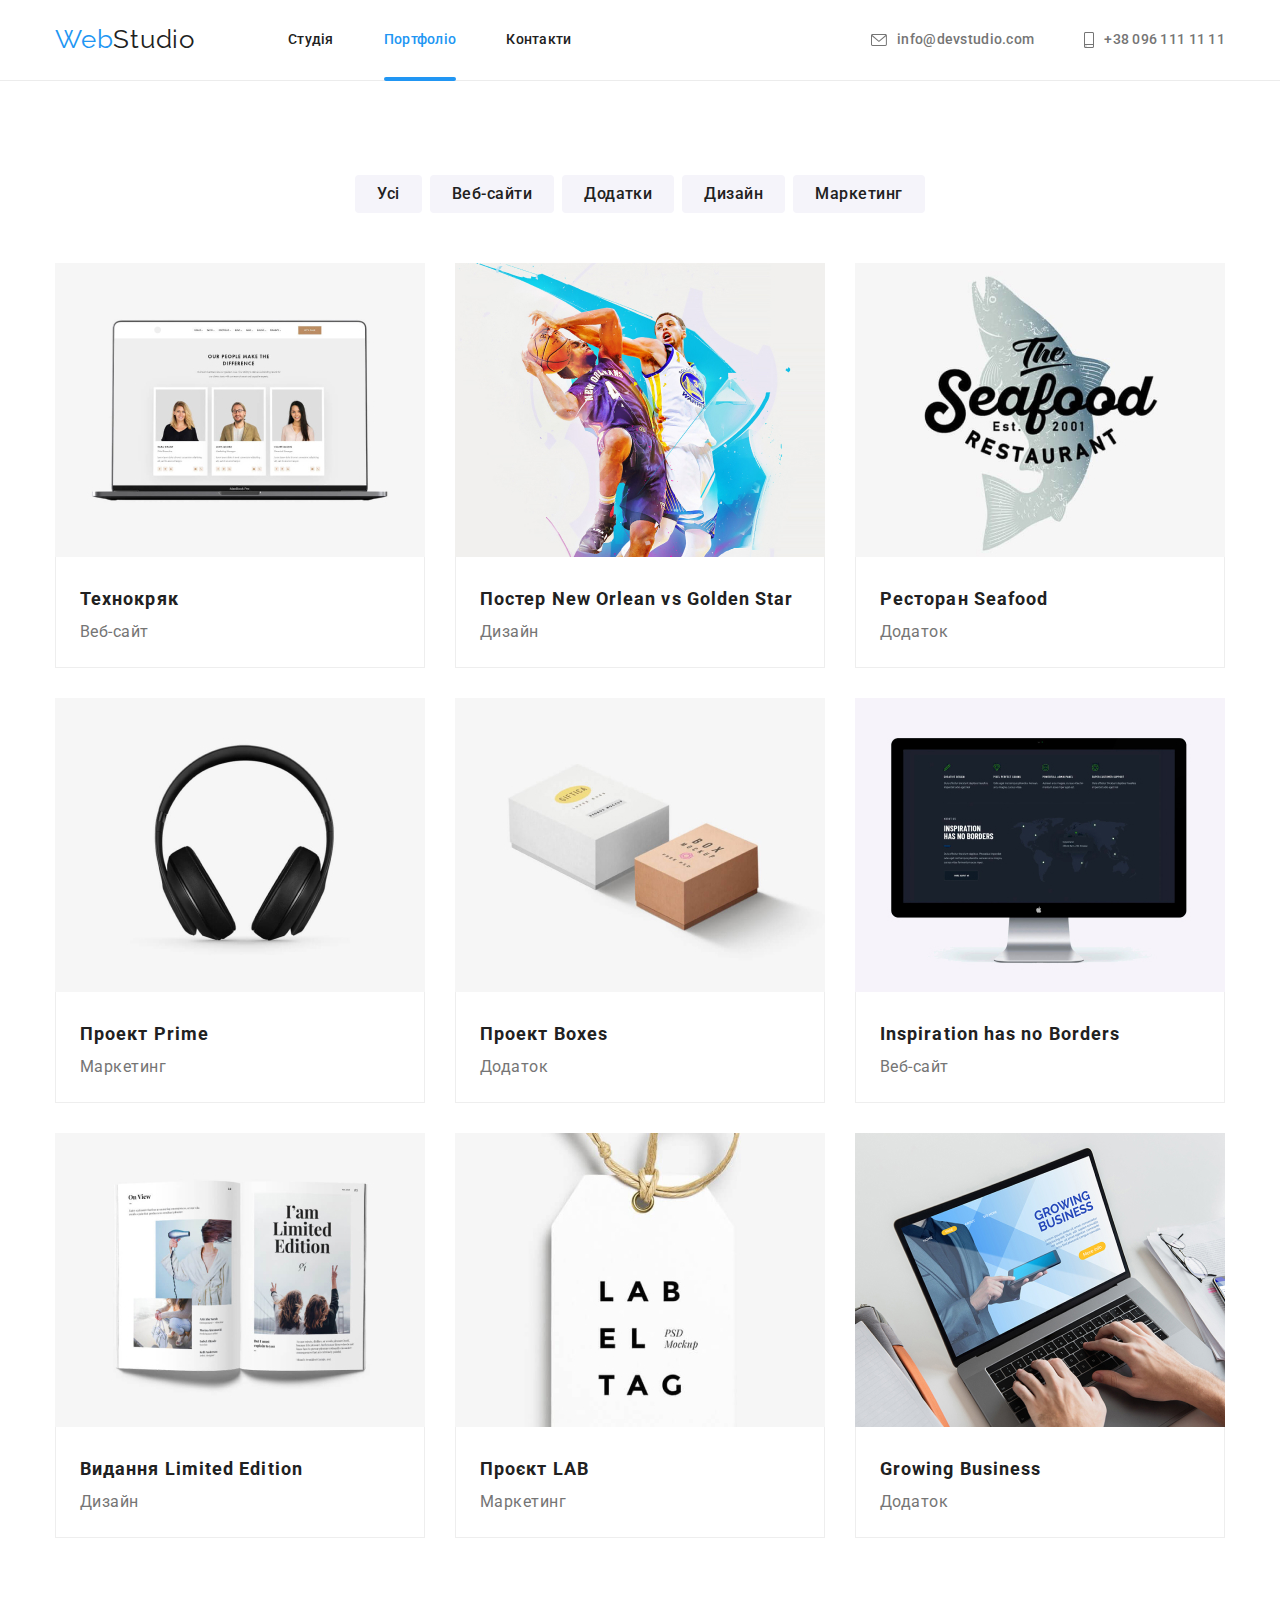
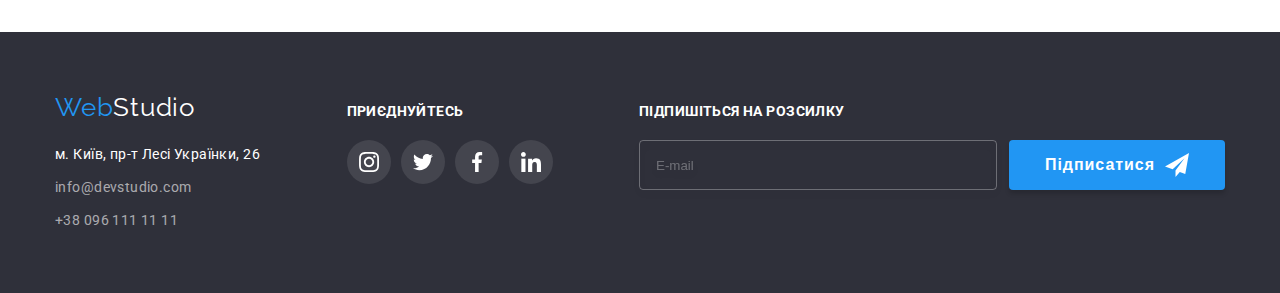
==== commit 7d04ce05: "update styles.css, index.html, portfolio.html" ====
--- a/portfolio.html
+++ b/portfolio.html
@@ -298,18 +298,16 @@
                 </ul>
             </div>
             <div class="footer-subscribe">
+                <p class="subscribe-header">Підпишіться на розсилку</p>
                 <form name="subscription-form" autocomplete="on" novalidate>
-                    <label for="" class="subscribe-header">
-                        Підпишіться на розсилку
-                        <div class="input-btn-row">
-                            <input class="input-size" type="email" name="email" placeholder="E-mail">
-                            <button type="submit" class="hero-button subscribe-button">
-                                <span class="subscr-btn-caption">Підписатися</span>
-                                <svg width="24px" height="24px">
-                                    <use href="./images/icons.svg#icon-send"></use>
-                                </svg>
-                            </button>
-                        </div>
+                    <label class="input-btn-row">
+                        <input class="input-size" type="email" name="email" placeholder="E-mail">
+                        <button type="submit" class="hero-button subscribe-button">
+                            Підписатися
+                            <svg class="subscr-btn-caption" width="24px" height="24px">
+                                <use href="./images/icons.svg#icon-send"></use>
+                            </svg>
+                        </button>
                     </label>
                 </form>
             </div>
--- a/css/styles.css
+++ b/css/styles.css
@@ -682,13 +682,13 @@
 /*--------------------FOOTER--------------------*/
 .page-footer {
     background-color: var(--dark-background-color);
-}
-
-.footer-padding {
-
-    display: flex;
     padding-top: 60px;
     padding-bottom: 60px;
+}
+
+.footer-padding {
+    display: flex;
+    align-items: baseline;
 }
 
 .footer-logo {
@@ -744,7 +744,7 @@
     display: flex;
     justify-content: space-between;
 
-    width: 206px;
+    gap: 10px;
 }
 
 .social-bg {
@@ -769,18 +769,16 @@
 }
 
 .footer-contacts {
-    margin-right: 95px;
+
 }
 
 .footer-social {
-    margin-right: auto;
-    padding-top: 9px;
+    margin: 0 auto;
 }
 
 .subscribe-header {
     display: flex;
     flex-direction: column;
-    padding-top: 9px;
 
     font-weight: 700;
     font-size: 14px;
@@ -824,7 +822,7 @@
   }
 
   .subscr-btn-caption {
-    margin-right: 10px;
+    margin-left: 10px;
   }
 
 /*--------------------MODAL--------------------*/
@@ -856,6 +854,7 @@
     width: 528px;
     top: 50%;
     left: 50%;
+    padding: 40px;
 
     box-shadow: 0px 1px 3px rgba(0, 0, 0, 0.12),
                 0px 1px 1px rgba(0, 0, 0, 0.14),
@@ -891,12 +890,23 @@
     cursor: pointer;
 
     border-radius: 50%;
+    color: #000;
     background-color: rgba(255, 255, 255, 0.1);
     border: 1px solid rgba(0, 0, 0, 0.1);
+    transition: color 250ms var(--cubic-bezier);
+}
+
+.modal-close-button svg {
+    --color3: currentColor;
+}
+
+.modal-close-button:hover,
+.modal-close-button:focus {
+    color: var(--accent-color);
 }
 
 .modal-title {
-    margin: 40px auto 12px auto;
+    margin: 0 auto 12px auto;
 
     width: 448px;
 
@@ -920,6 +930,10 @@
 .form-field {
     position: relative;
     margin-bottom: 10px;
+    
+    color: #000;
+
+    transition: color 250ms var(--cubic-bezier);
 }
 
 
@@ -944,16 +958,25 @@
     width: 448px;
     height: 40px;
 
+    font: inherit;
+    padding-left: 42px;
+
     border: 1px solid rgba(33, 33, 33, 0.2);
     border-radius: 4px;
 
-}
-
-.modal-form-icon {
+    outline: none;
+
+    transition: border 250ms var(--cubic-bezier);
+
+}
+
+.form-field .modal-form-icon {
     position: absolute;
     top: 50%;
     left: 12px;
     transform: translateY(-50%);
+
+    --color3: currentColor;
 }
 
 .modal-text-area {
@@ -963,7 +986,17 @@
     border: 1px solid rgba(33, 33, 33, 0.2);
     border-radius: 4px;
 
+    outline: none;
+
+    padding-top: 10px;
+    padding-left: 15px;
+    padding-right: 15px;
+
     resize: none;
+
+    font: inherit;
+
+    transition: border 250ms var(--cubic-bezier)
 }
 
 .form-checkbox {
@@ -986,8 +1019,32 @@
 }
 
 .checkbox {
-    background: #212121;
-    margin-right: 8.38px;
+    -webkit-appearance: none;
+    -moz-appearance: none;
+    appearance: none;
+
+    position: absolute;
+}
+
+.icon-checkbox {
+
+    display: inline-block;
+
+    width: 16px;
+    height: 15px;
+    margin-right: 7px;
+
+    border: 2px solid #212121;
+    border-radius: 4px;
+}
+
+.checkbox:checked + .icon-checkbox {
+    border-color: var(--accent-color);
+    background-color: var(--accent-color);
+    background-image: url('../images/icon-check.svg');
+    --color3: var(--accent-color);
+    background-size: contain;
+    background-origin: border-box;
 }
 
 .form-link-policy {
@@ -1001,4 +1058,19 @@
     display: block;
     margin-left: auto;
     margin-right: auto;
-}+}
+
+.form-field:hover,
+.form-field:focus-within {
+    color: var(--accent-color)
+}
+
+.form-field:hover .modal-input,
+.form-field:hover .modal-text-area {
+    border-color: var(--accent-color);
+}
+
+/* .form-field:hover .modal-form-icon,
+.form-field:focus-within .modal-form-icon {
+    --color3: var(--accent-color);
+} */